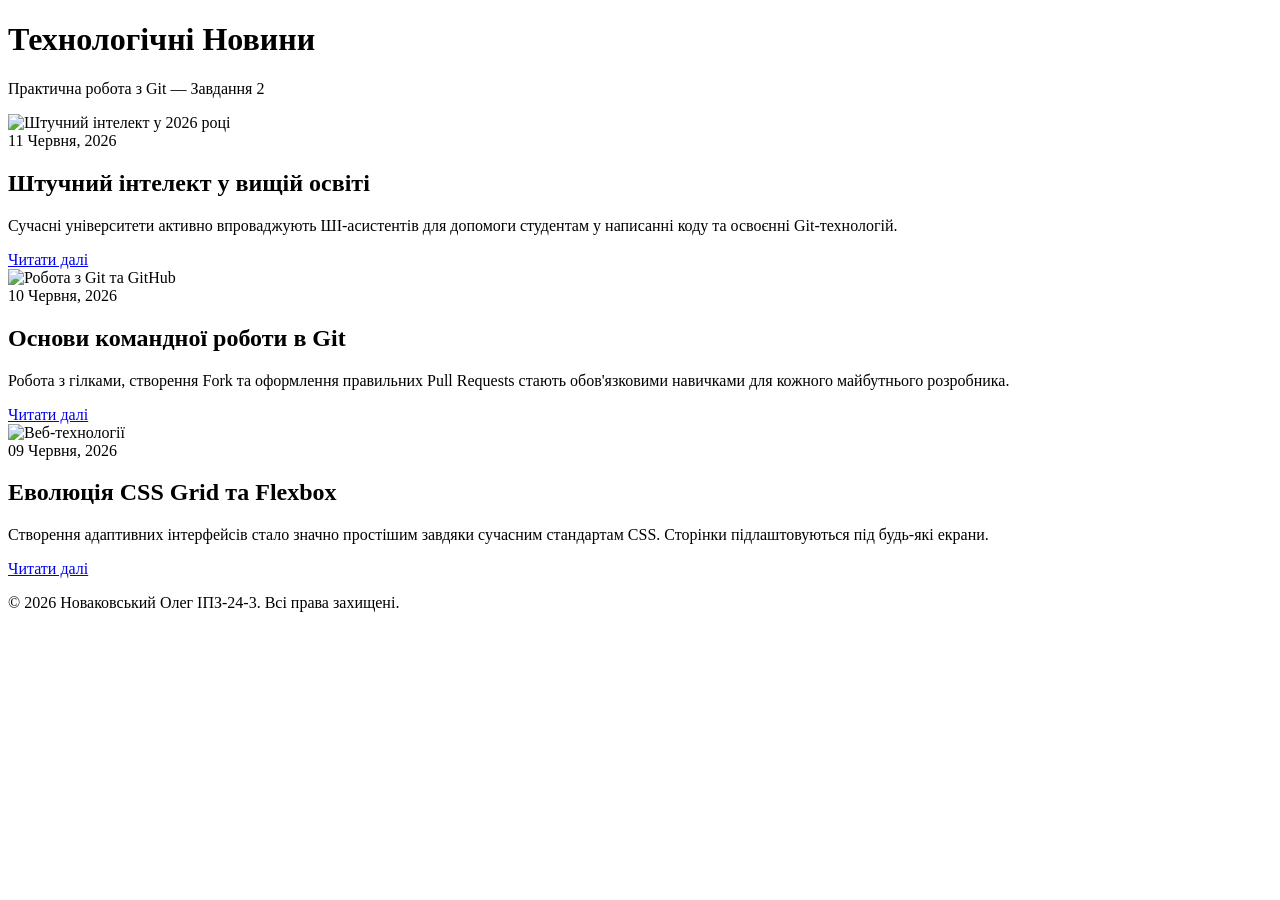
==== ipz243_nod/index.html @ a1f4565e "feat(news): add basic HTML structure for news page" ====
<!DOCTYPE html>
<html lang="uk">
<head>
    <meta charset="UTF-8">
    <meta name="viewport" content="width=device-width, initial-scale=1.0">
    <title>ІТ Новини університету</title>
    <link rel="stylesheet" href="style.css">
</head>
<body>

<header class="header">
    <div class="container">
        <h1>Технологічні Новини</h1>
        <p>Практична робота з Git — Завдання 2</p>
    </div>
</header>

<main class="container">
    <section class="news-grid">

        <article class="news-card">
            <div class="news-image">
                <img src="images/news1.png" alt="Штучний інтелект у 2026 році">
            </div>
            <div class="news-content">
                <span class="news-date">11 Червня, 2026</span>
                <h2 class="news-title">Штучний інтелект у вищій освіті</h2>
                <p class="news-text">Сучасні університети активно впроваджують ШІ-асистентів для допомоги студентам у написанні коду та освоєнні Git-технологій.</p>
                <a href="#" class="news-link">Читати далі</a>
            </div>
        </article>

        <article class="news-card">
            <div class="news-image">
                <img src="images/news2.png" alt="Робота з Git та GitHub">
            </div>
            <div class="news-content">
                <span class="news-date">10 Червня, 2026</span>
                <h2 class="news-title">Основи командної роботи в Git</h2>
                <p class="news-text">Робота з гілками, створення Fork та оформлення правильних Pull Requests стають обов'язковими навичками для кожного майбутнього розробника.</p>
                <a href="#" class="news-link">Читати далі</a>
            </div>
        </article>

        <article class="news-card">
            <div class="news-image">
                <img src="images/news3.png" alt="Веб-технології">
            </div>
            <div class="news-content">
                <span class="news-date">09 Червня, 2026</span>
                <h2 class="news-title">Еволюція CSS Grid та Flexbox</h2>
                <p class="news-text">Створення адаптивних інтерфейсів стало значно простішим завдяки сучасним стандартам CSS. Сторінки підлаштовуються під будь-які екрани.</p>
                <a href="#" class="news-link">Читати далі</a>
            </div>
        </article>

    </section>
</main>

<footer class="footer">
    <div class="container">
        <p>&copy; 2026 Новаковський Олег ІПЗ-24-3. Всі права захищені.</p>
    </div>
</footer>

</body>
</html>
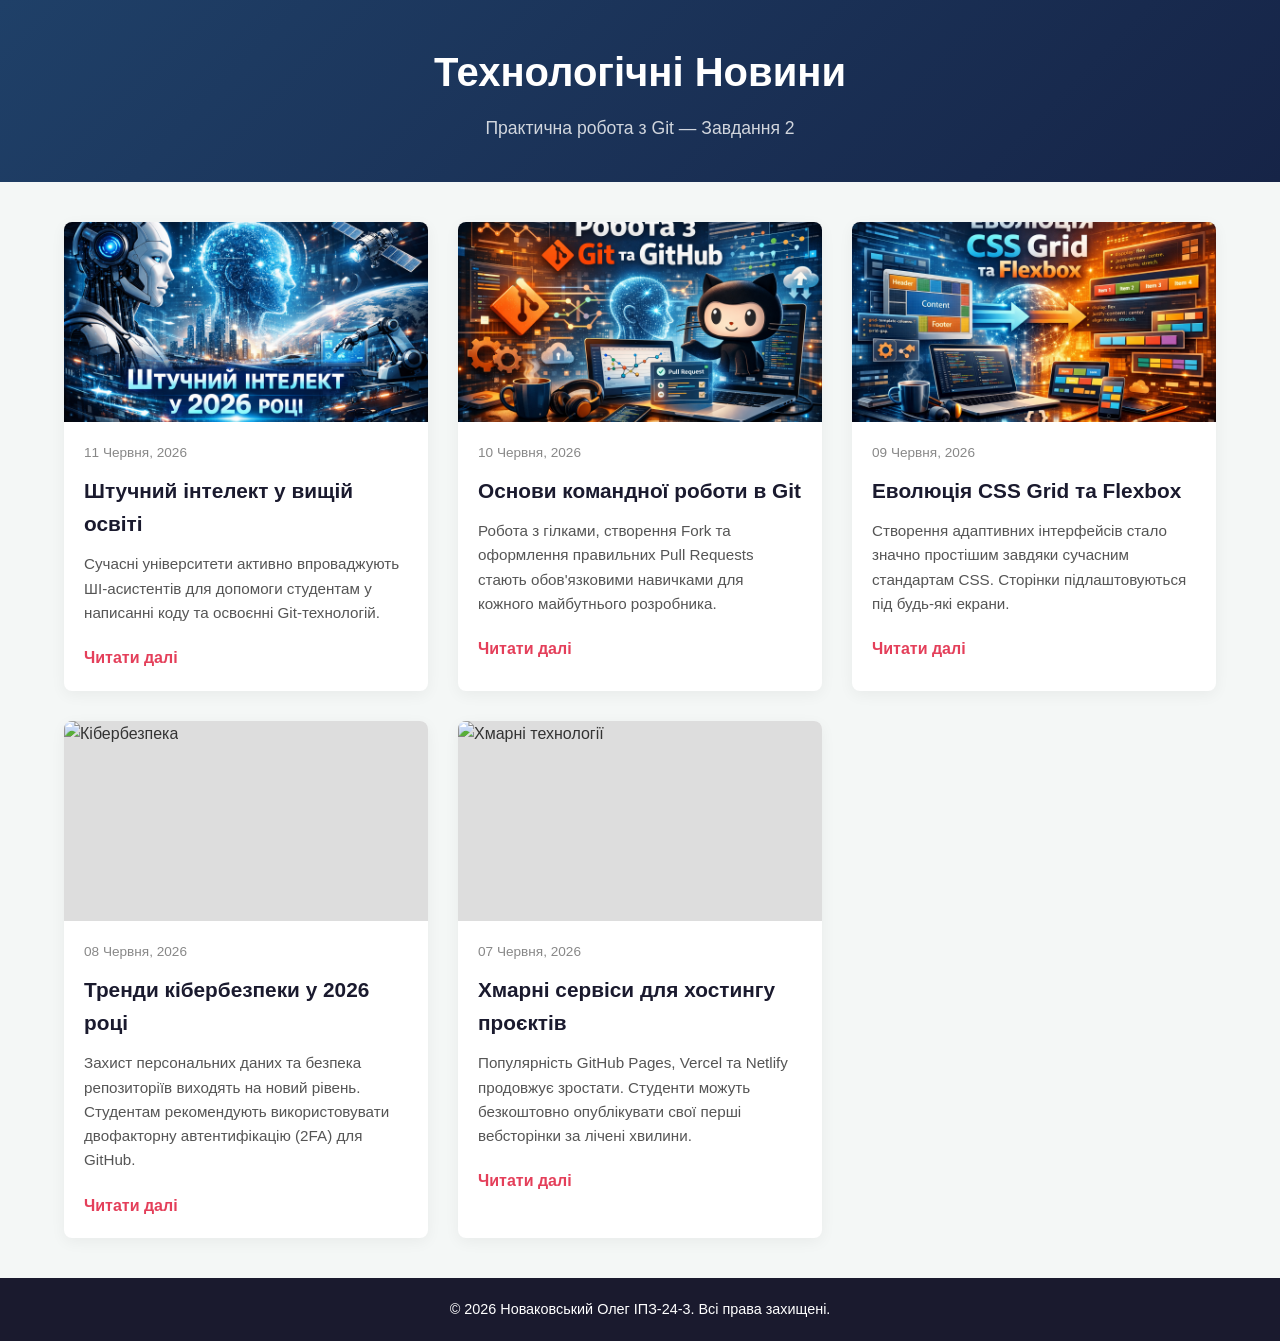
==== commit af175566: "feat(news): add content text for three news articles" ====
--- a/ipz243_nod/index.html
+++ b/ipz243_nod/index.html
@@ -20,7 +20,7 @@
 
         <article class="news-card">
             <div class="news-image">
-                <img src="images/news1.png" alt="Штучний інтелект у 2026 році">
+                <img src="images/news1.png" alt="Штучний інтелект у вищій освіті">
             </div>
             <div class="news-content">
                 <span class="news-date">11 Червня, 2026</span>
@@ -54,6 +54,30 @@
             </div>
         </article>
 
+        <article class="news-card">
+            <div class="news-image">
+                <img src="images/news4.png" alt="Кібербезпека">
+            </div>
+            <div class="news-content">
+                <span class="news-date">08 Червня, 2026</span>
+                <h2 class="news-title">Тренди кібербезпеки у 2026 році</h2>
+                <p class="news-text">Захист персональних даних та безпека репозиторіїв виходять на новий рівень. Студентам рекомендують використовувати двофакторну автентифікацію (2FA) для GitHub.</p>
+                <a href="#" class="news-link">Читати далі</a>
+            </div>
+        </article>
+
+        <article class="news-card">
+            <div class="news-image">
+                <img src="images/news5.png" alt="Хмарні технології">
+            </div>
+            <div class="news-content">
+                <span class="news-date">07 Червня, 2026</span>
+                <h2 class="news-title">Хмарні сервіси для хостингу проєктів</h2>
+                <p class="news-text">Популярність GitHub Pages, Vercel та Netlify продовжує зростати. Студенти можуть безкоштовно опублікувати свої перші вебсторінки за лічені хвилини.</p>
+                <a href="#" class="news-link">Читати далі</a>
+            </div>
+        </article>
+
     </section>
 </main>
 
--- a/ipz243_nod/style.css
+++ b/ipz243_nod/style.css
@@ -0,0 +1,112 @@
+
+* {
+    margin: 0;
+    padding: 0;
+    box-sizing: border-box;
+}
+
+body {
+    font-family: 'Segoe UI', Tahoma, Geneva, Verdana, sans-serif;
+    line-height: 1.6;
+    background-color: #f4f7f6;
+    color: #333;
+}
+
+.container {
+    width: 90%;
+    max-width: 1200px;
+    margin: 0 auto;
+}
+
+.header {
+    background: linear-gradient(135deg, #1f4068, #162447);
+    color: #fff;
+    padding: 40px 0;
+    text-align: center;
+    margin-bottom: 40px;
+}
+
+.header h1 {
+    font-size: 2.5rem;
+    margin-bottom: 10px;
+}
+
+.header p {
+    font-size: 1.1rem;
+    opacity: 0.8;
+}
+
+.news-grid {
+    display: grid;
+    grid-template-columns: repeat(auto-fit, minmax(300px, 1fr));
+    gap: 30px;
+    margin-bottom: 40px;
+}
+
+.news-card {
+    background-color: #fff;
+    border-radius: 8px;
+    overflow: hidden;
+    box-shadow: 0 4px 15px rgba(0, 0, 0, 0.05);
+    transition: transform 0.3s ease, box-shadow 0.3s ease;
+}
+
+.news-card:hover {
+    transform: translateY(-5px);
+    box-shadow: 0 8px 25px rgba(0, 0, 0, 0.15);
+}
+
+.news-image {
+    height: 200px;
+    background-color: #ddd;
+}
+
+.news-image img {
+    width: 100%;
+    height: 100%;
+    object-fit: cover;
+}
+
+.news-content {
+    padding: 20px;
+}
+
+.news-date {
+    font-size: 0.85rem;
+    color: #888;
+    display: block;
+    margin-bottom: 10px;
+}
+
+.news-title {
+    font-size: 1.3rem;
+    color: #1a1a2e;
+    margin-bottom: 12px;
+}
+
+.news-text {
+    font-size: 0.95rem;
+    color: #555;
+    margin-bottom: 20px;
+}
+
+.news-link {
+    display: inline-block;
+    color: #e43f5a;
+    text-decoration: none;
+    font-weight: bold;
+    transition: color 0.2s ease;
+}
+
+.news-link:hover {
+    color: #1f4068;
+}
+
+.footer {
+    background-color: #1a1a2e;
+    color: #fff;
+    text-align: center;
+    padding: 20px 0;
+    margin-top: auto;
+    font-size: 0.9rem;
+}
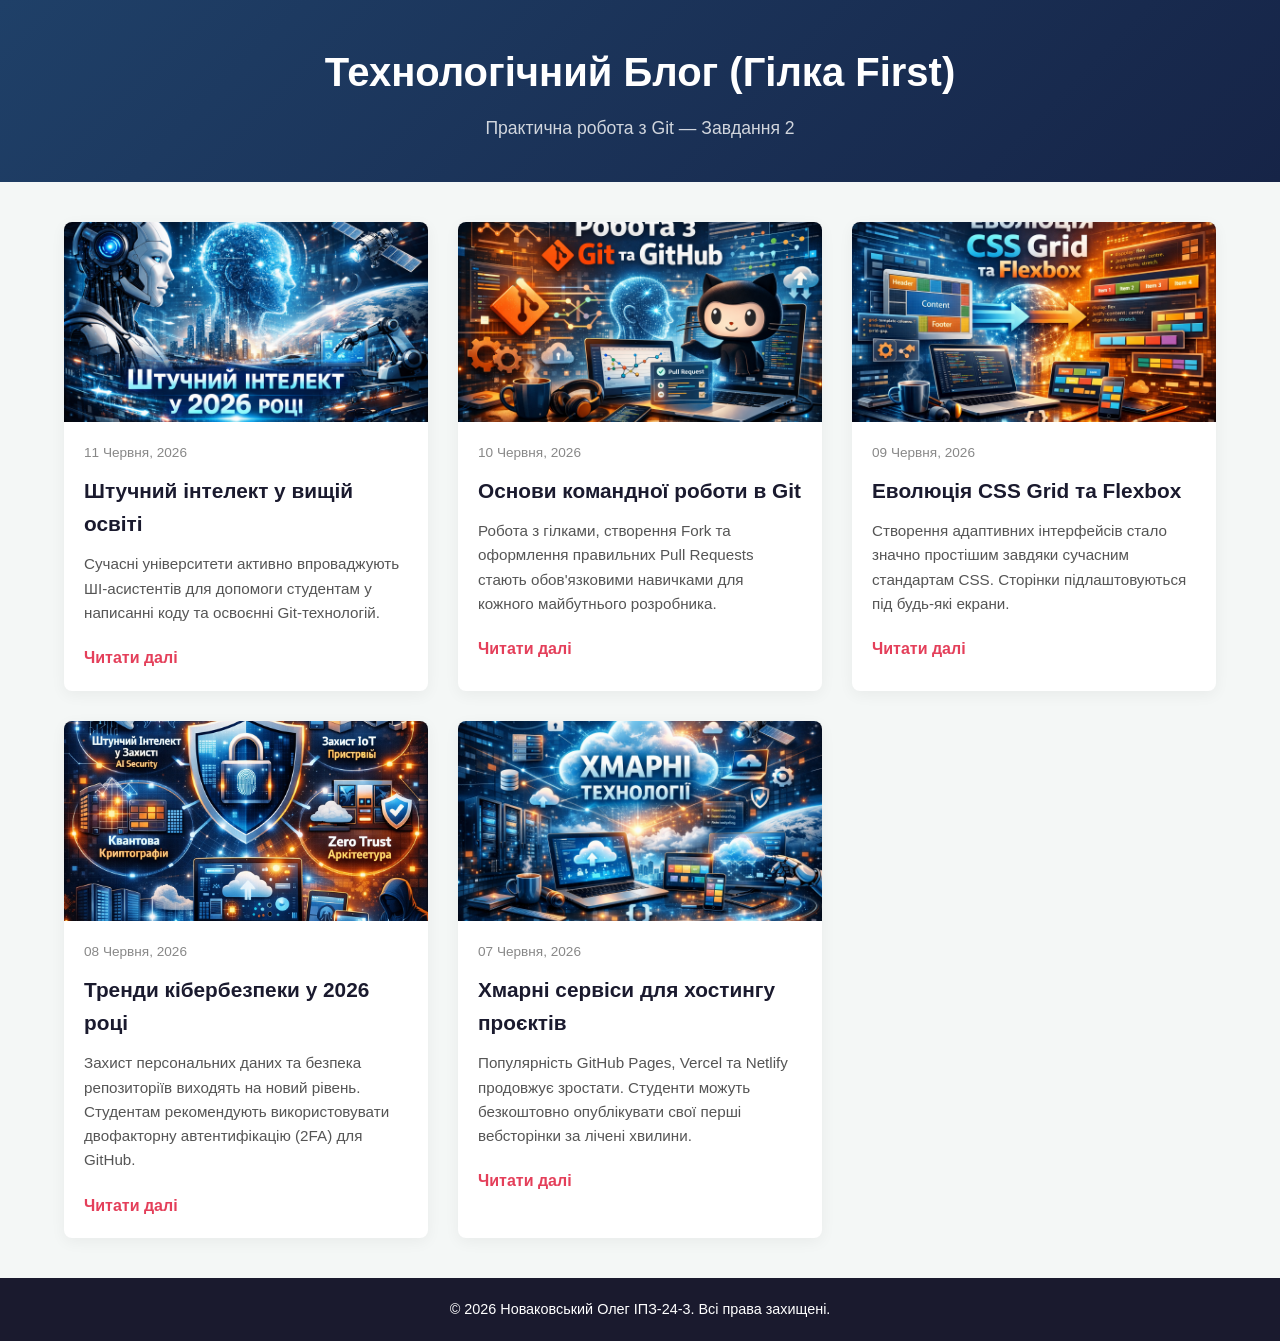
==== commit 6fc1d3e1: "feat(html): update title and main header in first branch" ====
--- a/ipz243_nod/index.html
+++ b/ipz243_nod/index.html
@@ -3,14 +3,14 @@
 <head>
     <meta charset="UTF-8">
     <meta name="viewport" content="width=device-width, initial-scale=1.0">
-    <title>ІТ Новини університету</title>
+    <title>Новини ІТ — Гілка First</title>
     <link rel="stylesheet" href="style.css">
 </head>
 <body>
 
 <header class="header">
     <div class="container">
-        <h1>Технологічні Новини</h1>
+        <h1>Технологічний Блог (Гілка First)</h1>
         <p>Практична робота з Git — Завдання 2</p>
     </div>
 </header>
--- a/ipz243_nod/style.css
+++ b/ipz243_nod/style.css
@@ -54,6 +54,7 @@
 .news-card:hover {
     transform: translateY(-5px);
     box-shadow: 0 8px 25px rgba(0, 0, 0, 0.15);
+    cursor: pointer;
 }
 
 .news-image {
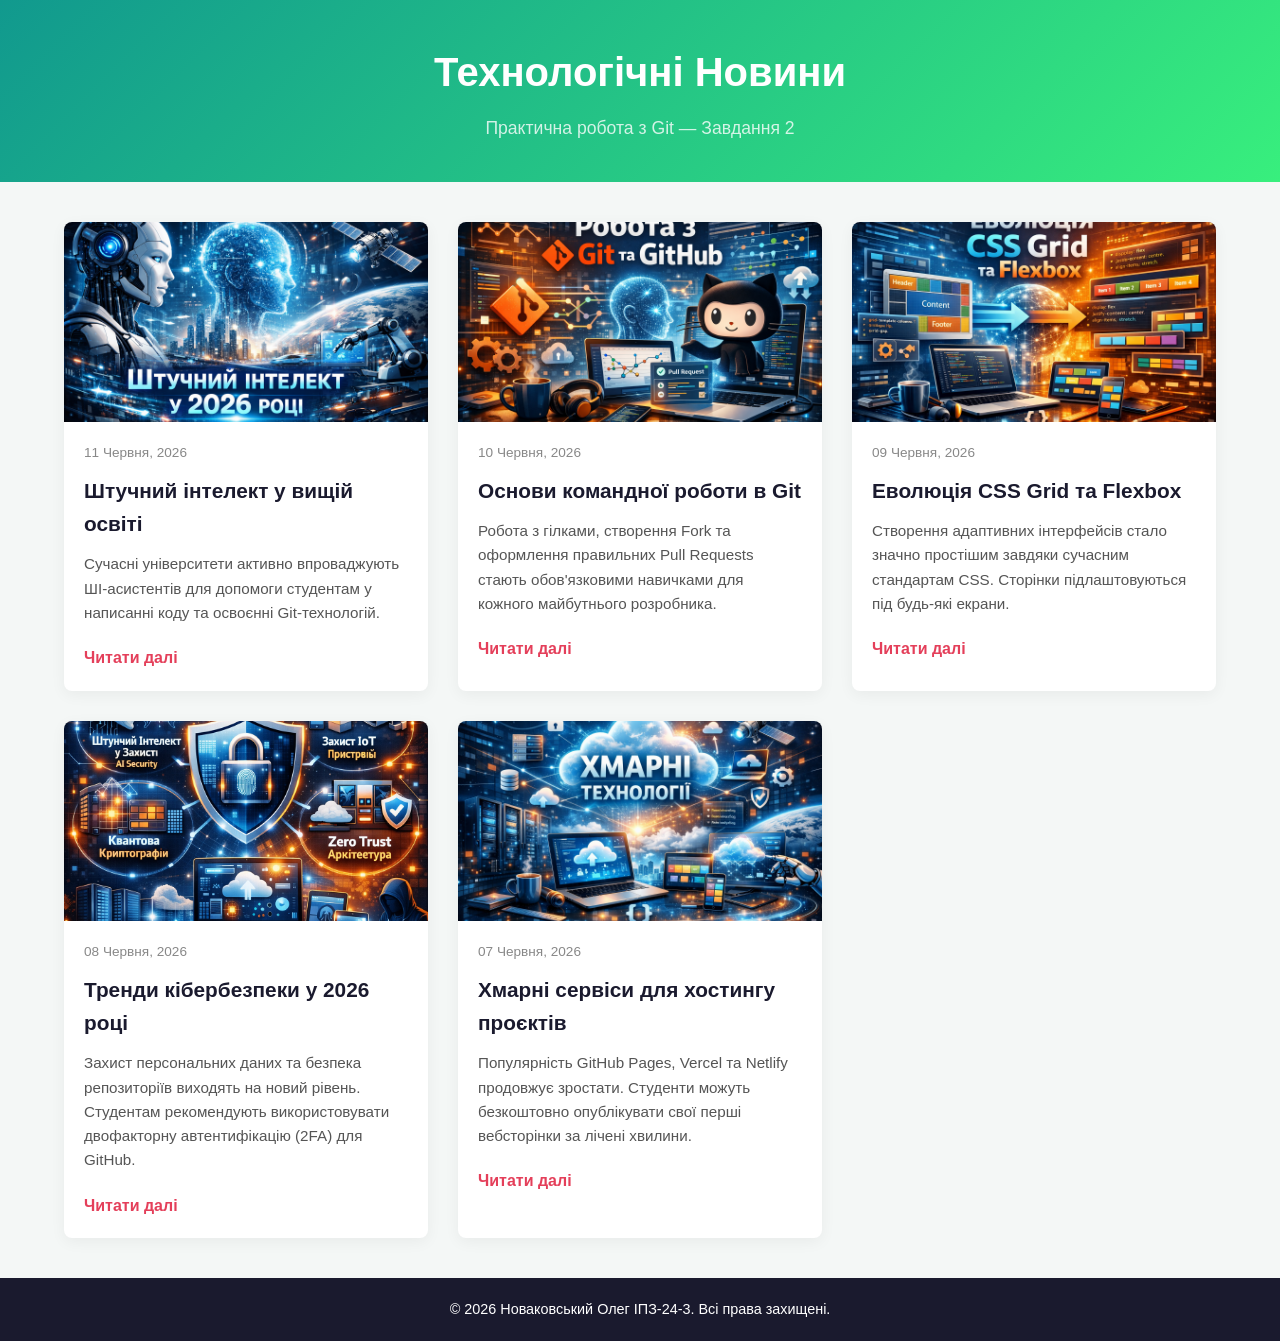
==== commit ee866749: "feat(html): set custom title in second branch" ====
--- a/ipz243_nod/index.html
+++ b/ipz243_nod/index.html
@@ -3,14 +3,14 @@
 <head>
     <meta charset="UTF-8">
     <meta name="viewport" content="width=device-width, initial-scale=1.0">
-    <title>Новини ІТ — Гілка First</title>
+    <title>Супер Новини — Гілка Second</title>
     <link rel="stylesheet" href="style.css">
 </head>
 <body>
 
 <header class="header">
     <div class="container">
-        <h1>Технологічний Блог (Гілка First)</h1>
+        <h1>Технологічні Новини</h1>
         <p>Практична робота з Git — Завдання 2</p>
     </div>
 </header>
--- a/ipz243_nod/style.css
+++ b/ipz243_nod/style.css
@@ -19,7 +19,7 @@
 }
 
 .header {
-    background: linear-gradient(135deg, #1f4068, #162447);
+    background: linear-gradient(135deg, #11998e, #38ef7d);
     color: #fff;
     padding: 40px 0;
     text-align: center;
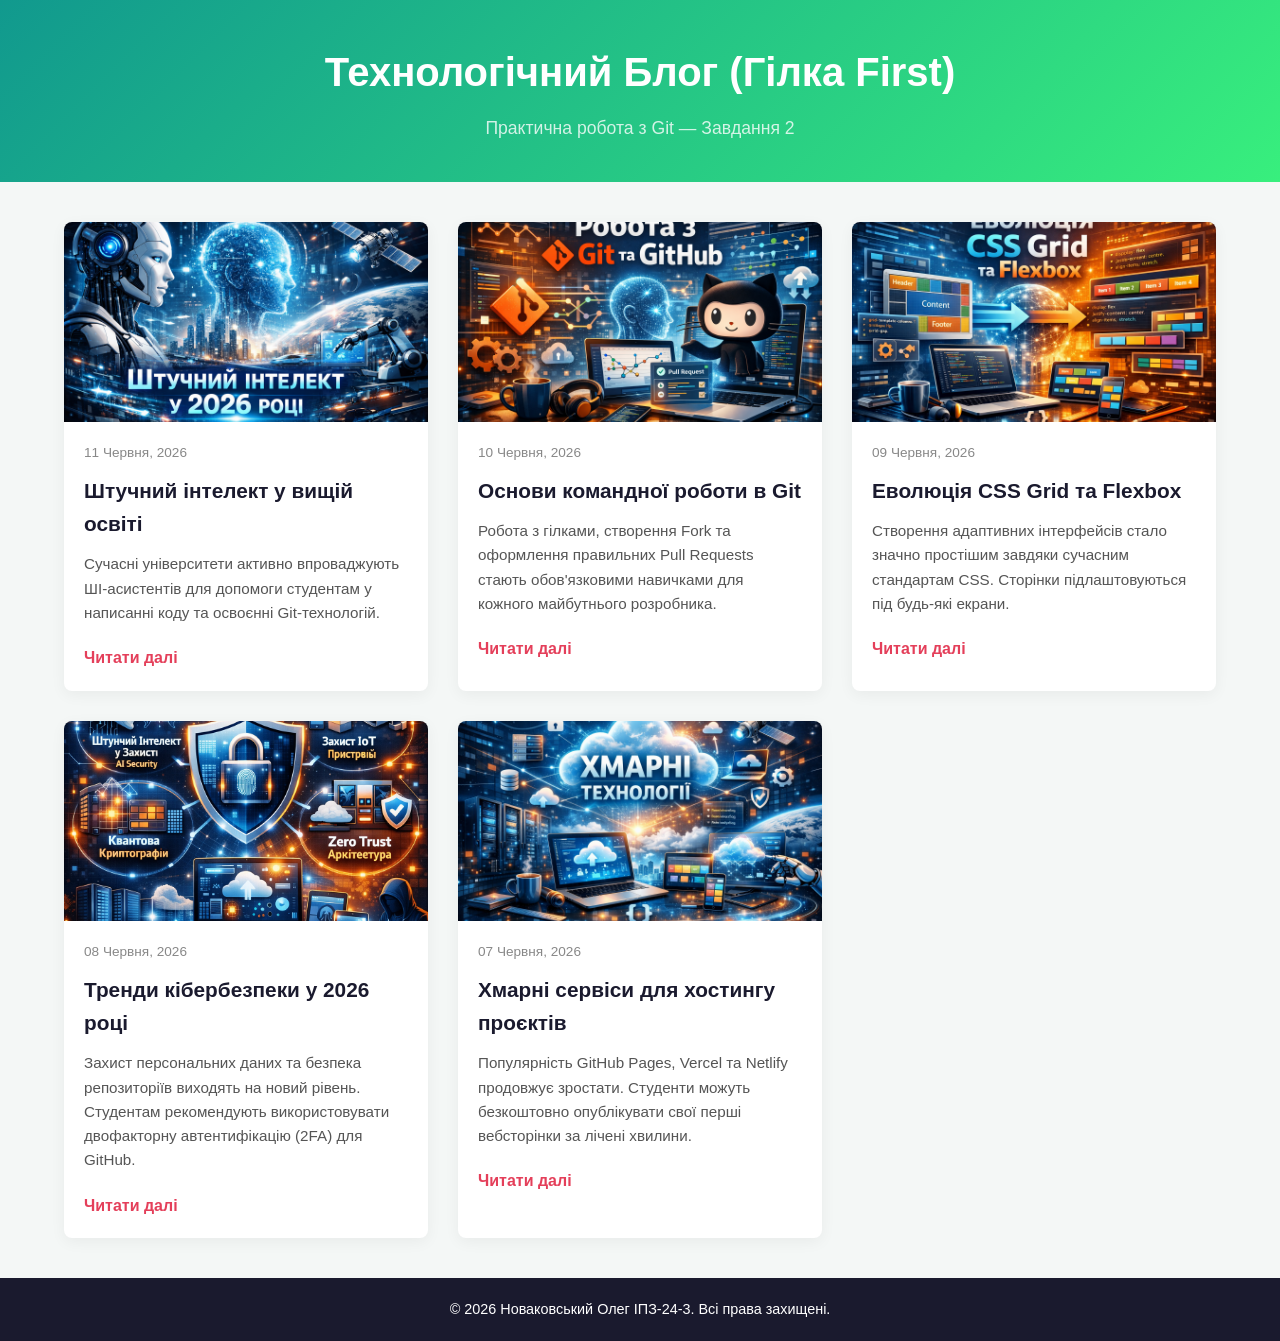
==== commit 9f071288: "merge: resolve conflict between first and second branches in index.html" ====
--- a/ipz243_nod/index.html
+++ b/ipz243_nod/index.html
@@ -10,7 +10,7 @@
 
 <header class="header">
     <div class="container">
-        <h1>Технологічні Новини</h1>
+        <h1>Технологічний Блог (Гілка First)</h1>
         <p>Практична робота з Git — Завдання 2</p>
     </div>
 </header>
